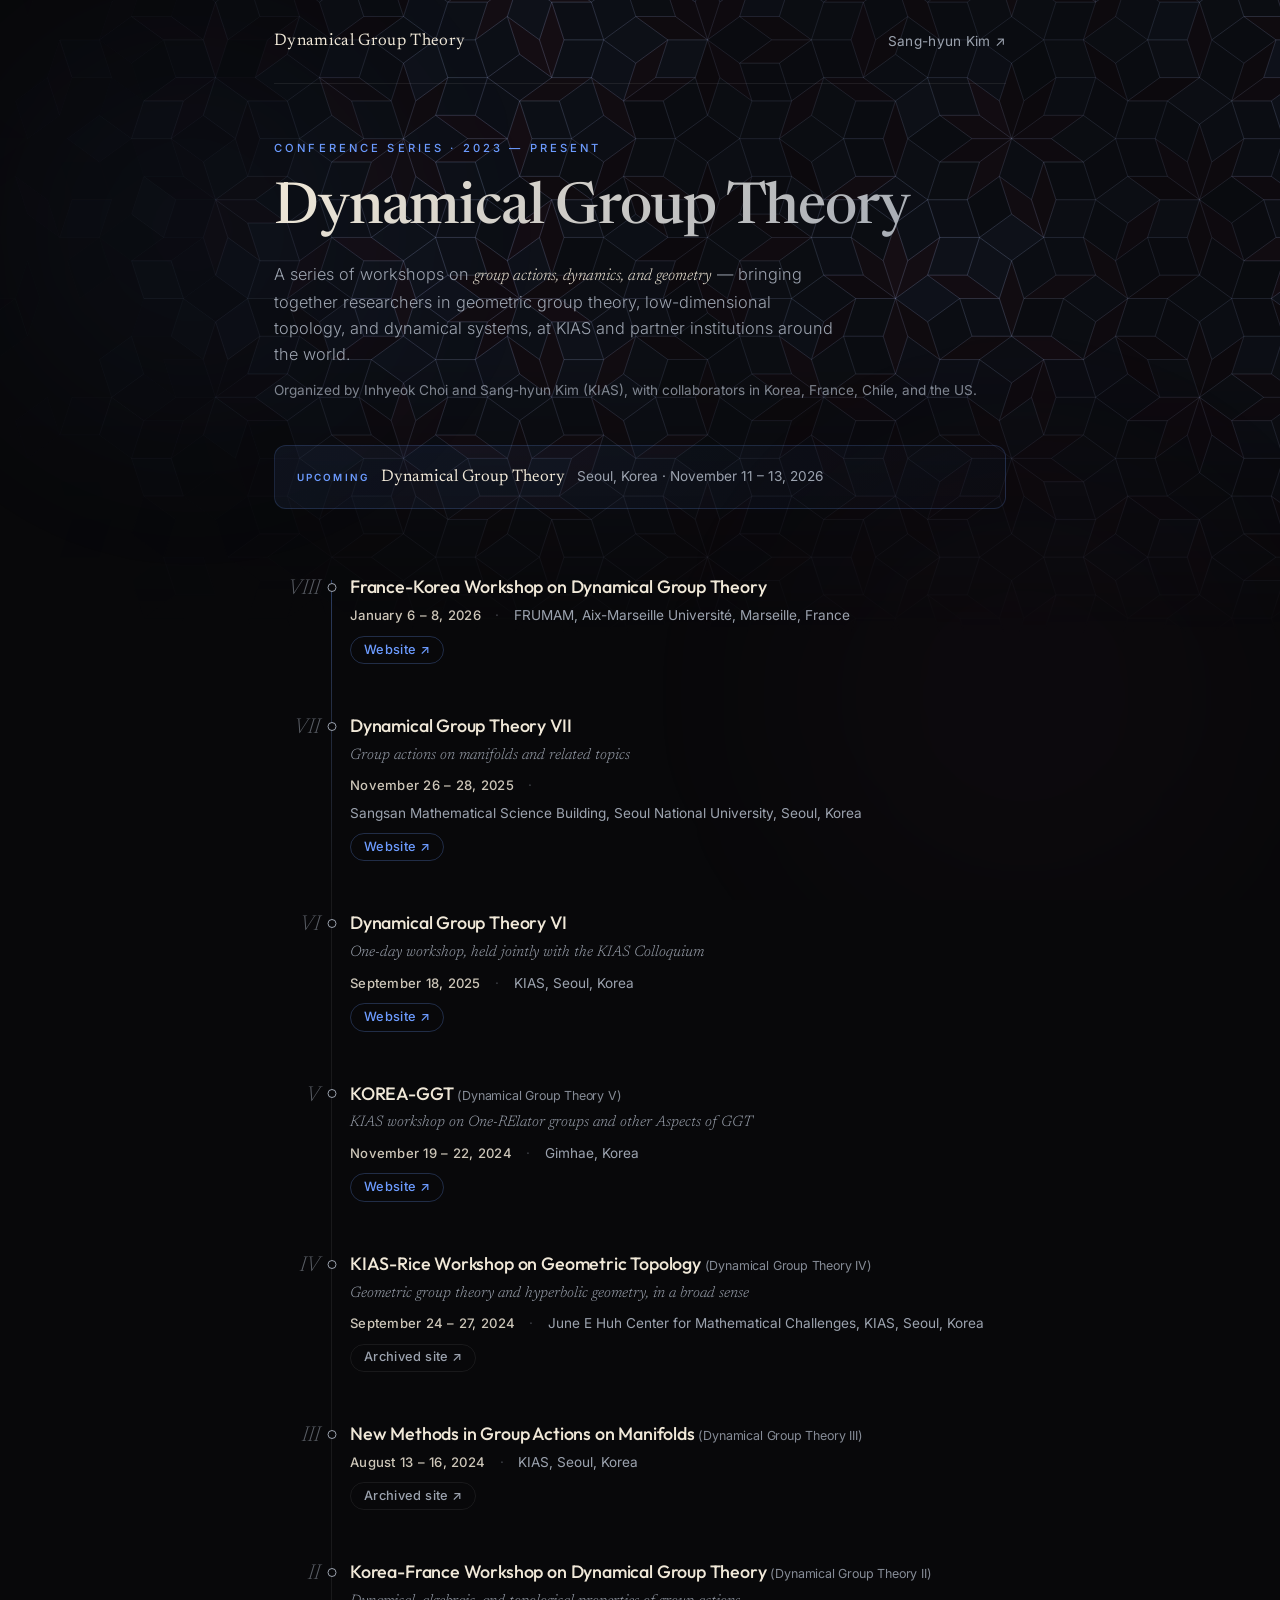
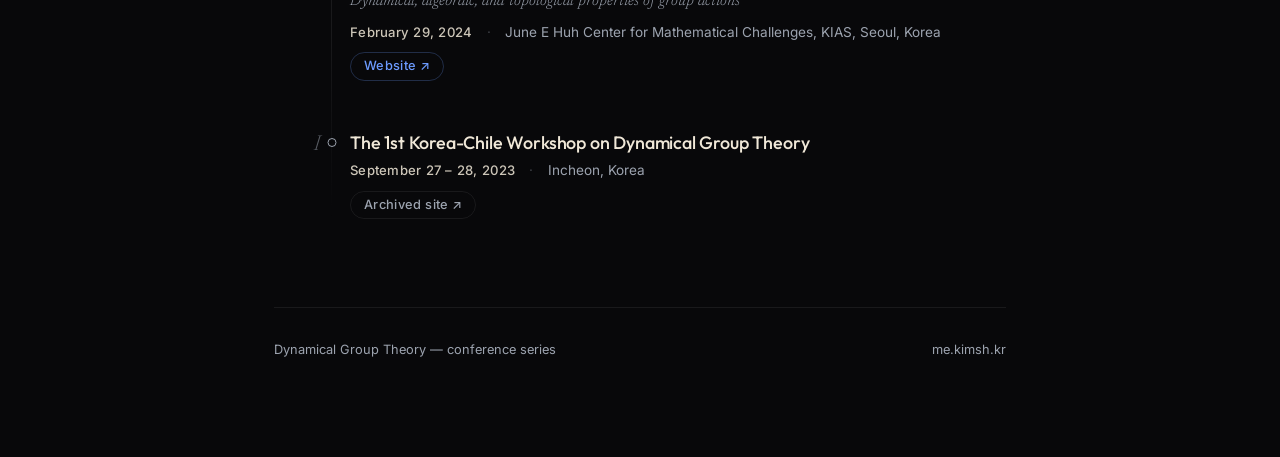
==== index.html @ afb44b2a "feat: Penrose P3 hero animation via de Bruijn pentagrid Exact two-shape rhombus tiling (72/108 thick" ====
<!DOCTYPE html>
<html lang="en">

<head>
    <meta charset="UTF-8">
    <meta name="viewport" content="width=device-width, initial-scale=1.0">
    <title>Dynamical Group Theory</title>
    <meta name="description"
        content="Dynamical Group Theory — a conference series on group actions, dynamics, and geometric group theory, organized at KIAS and partner institutions since 2023.">
    <link rel="preconnect" href="https://fonts.googleapis.com">
    <link href="https://fonts.googleapis.com/css2?family=Newsreader:ital,wght@0,300;0,400;0,500;0,600;1,300;1,400&family=Inter:wght@300;400;500;600&family=Outfit:wght@400;500;600&display=swap"
        rel="stylesheet">
    <style>
        :root {
            --bg-color: #08080a;
            --bg-color-alt: #0e0e12;
            --text-main: #f0e8d8;
            --text-muted: #9ca3af;
            --accent: #6C9BFF;
            --accent-glow: rgba(108, 155, 255, 0.4);
            --border-color: rgba(255, 255, 255, 0.07);
            --card-bg: rgba(14, 14, 18, 0.7);
            --font-sans: 'Inter', system-ui, -apple-system, sans-serif;
            --font-display: 'Outfit', system-ui, sans-serif;
            --font-serif: 'Newsreader', Georgia, serif;
        }

        * {
            margin: 0;
            padding: 0;
            box-sizing: border-box;
        }

        body {
            font-family: var(--font-sans);
            background-color: var(--bg-color);
            color: var(--text-main);
            line-height: 1.6;
            -webkit-font-smoothing: antialiased;
            min-height: 100vh;
            overflow-x: hidden;
        }

        .bg-blobs {
            position: fixed;
            inset: 0;
            z-index: -1;
            overflow: hidden;
            pointer-events: none;
        }

        .blob {
            position: absolute;
            filter: blur(80px);
            opacity: 0.5;
            border-radius: 50%;
            animation: float 20s infinite ease-in-out alternate;
        }

        .blob-1 {
            top: -10%;
            left: -10%;
            width: 50vw;
            height: 50vw;
            background: radial-gradient(circle, rgba(108, 155, 255, 0.1) 0%, rgba(0, 0, 0, 0) 70%);
        }

        .blob-2 {
            bottom: -20%;
            right: -10%;
            width: 60vw;
            height: 60vw;
            background: radial-gradient(circle, rgba(255, 121, 198, 0.06) 0%, rgba(0, 0, 0, 0) 70%);
            animation-delay: -5s;
        }

        /* ── Penrose tiling hero canvas ──────────── */
        #penrose {
            position: absolute;
            top: 0;
            left: 0;
            width: 100%;
            height: clamp(440px, 72vh, 700px);
            z-index: -1;
            pointer-events: none;
            -webkit-mask-image: linear-gradient(to bottom, black 0%, black 55%, transparent 98%);
            mask-image: linear-gradient(to bottom, black 0%, black 55%, transparent 98%);
        }

        @keyframes float {
            0% { transform: translate(0, 0) scale(1); }
            100% { transform: translate(5%, 5%) scale(1.1); }
        }

        .container {
            max-width: 780px;
            margin: 0 auto;
            padding: 0 1.5rem 6rem;
        }

        /* ── Top bar ─────────────────────────────── */
        .topbar {
            display: flex;
            justify-content: space-between;
            align-items: center;
            padding: 1.75rem 0;
            margin-bottom: 3.5rem;
            border-bottom: 1px solid var(--border-color);
        }

        .topbar a {
            text-decoration: none;
            font-size: 0.85rem;
            letter-spacing: 0.02em;
            color: var(--text-muted);
            transition: color 0.25s ease;
        }

        .topbar a:hover {
            color: var(--accent);
        }

        .topbar .wordmark {
            font-family: var(--font-serif);
            font-size: 1.05rem;
            color: var(--text-main);
        }

        .topbar .wordmark:hover {
            color: var(--accent);
        }

        /* ── Hero ────────────────────────────────── */
        .kicker {
            font-size: 0.7rem;
            font-weight: 500;
            letter-spacing: 0.28em;
            text-transform: uppercase;
            color: var(--accent);
            margin-bottom: 1.25rem;
        }

        h1 {
            font-family: var(--font-serif);
            font-weight: 500;
            font-size: clamp(2.4rem, 6.5vw, 3.6rem);
            line-height: 1.1;
            letter-spacing: -0.02em;
            background: linear-gradient(135deg, #f0e8d8 0%, #9ca3af 100%);
            -webkit-background-clip: text;
            background-clip: text;
            -webkit-text-fill-color: transparent;
            margin-bottom: 1.25rem;
        }

        .lede {
            font-size: 1.02rem;
            font-weight: 300;
            color: var(--text-muted);
            max-width: 56ch;
            margin-bottom: 0.75rem;
        }

        .lede em {
            font-family: var(--font-serif);
            color: var(--text-main);
        }

        .organizer {
            font-size: 0.85rem;
            color: var(--text-muted);
            opacity: 0.8;
        }

        /* ── Upcoming note ───────────────────────── */
        .upcoming {
            display: flex;
            align-items: baseline;
            gap: 0.75rem;
            flex-wrap: wrap;
            margin: 2.75rem 0 0;
            padding: 1.1rem 1.35rem;
            background: linear-gradient(135deg, rgba(108, 155, 255, 0.07), rgba(108, 155, 255, 0.02));
            border: 1px solid rgba(108, 155, 255, 0.18);
            border-radius: 12px;
        }

        .upcoming .badge {
            font-size: 0.62rem;
            font-weight: 600;
            letter-spacing: 0.22em;
            text-transform: uppercase;
            color: var(--accent);
            white-space: nowrap;
        }

        .upcoming .what {
            font-family: var(--font-serif);
            font-size: 1.05rem;
            color: var(--text-main);
        }

        .upcoming .when {
            font-size: 0.85rem;
            color: var(--text-muted);
        }

        /* ── Timeline ────────────────────────────── */
        .timeline {
            list-style: none;
            margin-top: 4rem;
            position: relative;
            padding-left: 4.75rem;
        }

        .timeline::before {
            content: '';
            position: absolute;
            left: 3.55rem;
            top: 0.4rem;
            bottom: 0.4rem;
            width: 1px;
            background: linear-gradient(to bottom, rgba(108, 155, 255, 0.35), var(--border-color) 25%, var(--border-color) 85%, transparent);
        }

        .event {
            position: relative;
            padding: 0 0 3rem;
        }

        .event:last-child {
            padding-bottom: 0.5rem;
        }

        .event::before {
            content: '';
            position: absolute;
            left: -1.2rem;
            top: 0.62rem;
            transform: translateX(-0.5px);
            width: 7px;
            height: 7px;
            margin-left: -3px;
            border-radius: 50%;
            background: var(--bg-color);
            border: 1.5px solid var(--text-muted);
            transition: border-color 0.3s ease, box-shadow 0.3s ease;
        }

        .event:hover::before {
            border-color: var(--accent);
            box-shadow: 0 0 12px var(--accent-glow);
        }

        .roman {
            position: absolute;
            left: -4.75rem;
            top: 0;
            width: 2.9rem;
            text-align: right;
            font-family: var(--font-serif);
            font-style: italic;
            font-weight: 300;
            font-size: 1.35rem;
            line-height: 1.5;
            color: var(--text-muted);
            opacity: 0.55;
            transition: color 0.3s ease, opacity 0.3s ease;
        }

        .event:hover .roman {
            color: var(--accent);
            opacity: 1;
        }

        .event-name {
            font-family: var(--font-display);
            font-weight: 500;
            font-size: 1.12rem;
            letter-spacing: -0.01em;
            color: var(--text-main);
            margin-bottom: 0.2rem;
        }

        .event-name .series-tag {
            font-family: var(--font-sans);
            font-weight: 400;
            font-size: 0.78rem;
            color: var(--text-muted);
            opacity: 0.85;
            white-space: nowrap;
        }

        .event-theme {
            font-family: var(--font-serif);
            font-style: italic;
            font-weight: 300;
            font-size: 0.95rem;
            color: var(--text-muted);
            margin-bottom: 0.45rem;
            max-width: 52ch;
        }

        .event-meta {
            font-size: 0.85rem;
            color: var(--text-muted);
            display: flex;
            align-items: baseline;
            flex-wrap: wrap;
            gap: 0.35rem 0.9rem;
        }

        .event-meta .date {
            color: var(--text-main);
            opacity: 0.85;
            font-weight: 500;
            font-size: 0.82rem;
            letter-spacing: 0.02em;
        }

        .event-meta .sep {
            opacity: 0.35;
        }

        .event-link {
            display: inline-block;
            margin-top: 0.55rem;
            font-size: 0.8rem;
            font-weight: 500;
            letter-spacing: 0.03em;
            color: var(--accent);
            text-decoration: none;
            border: 1px solid rgba(108, 155, 255, 0.25);
            border-radius: 999px;
            padding: 0.18rem 0.8rem;
            transition: background 0.25s ease, box-shadow 0.25s ease, border-color 0.25s ease;
        }

        .event-link:hover {
            background: rgba(108, 155, 255, 0.1);
            border-color: rgba(108, 155, 255, 0.5);
            box-shadow: 0 0 16px rgba(108, 155, 255, 0.15);
        }

        .event-link.archived {
            color: var(--text-muted);
            border-color: var(--border-color);
        }

        .event-link.archived:hover {
            color: var(--text-main);
            background: rgba(255, 255, 255, 0.04);
            border-color: rgba(255, 255, 255, 0.18);
            box-shadow: none;
        }

        /* ── Footer ──────────────────────────────── */
        footer {
            margin-top: 5rem;
            padding-top: 2rem;
            border-top: 1px solid var(--border-color);
            font-size: 0.8rem;
            color: var(--text-muted);
            display: flex;
            justify-content: space-between;
            flex-wrap: wrap;
            gap: 0.5rem;
        }

        footer a {
            color: var(--text-muted);
            text-decoration: none;
            transition: color 0.25s ease;
        }

        footer a:hover {
            color: var(--accent);
        }

        /* ── Reveal animation ────────────────────────────────────────────────
           Items are visible by default; the script adds .pending only when
           IntersectionObserver is available, so content can never be lost. */
        .reveal {
            transition: opacity 0.7s ease, transform 0.7s ease;
        }

        .reveal.pending {
            opacity: 0;
            transform: translateY(18px);
        }

        @media (max-width: 600px) {
            .timeline {
                padding-left: 3.4rem;
            }

            .timeline::before {
                left: 2.4rem;
            }

            .roman {
                left: -3.4rem;
                width: 1.8rem;
                font-size: 1.1rem;
            }

            .event::before {
                left: -1rem;
            }
        }
    </style>
</head>

<body>
    <div class="bg-blobs">
        <div class="blob blob-1"></div>
        <div class="blob blob-2"></div>
    </div>
    <canvas id="penrose" aria-hidden="true"></canvas>

    <div class="container">
        <nav class="topbar">
            <a href="/" class="wordmark">Dynamical Group Theory</a>
            <a href="https://me.kimsh.kr/" target="_blank" rel="noopener">Sang-hyun Kim ↗</a>
        </nav>

        <header>
            <p class="kicker">Conference Series · 2023 — Present</p>
            <h1>Dynamical Group Theory</h1>
            <p class="lede">A series of workshops on <em>group actions, dynamics, and geometry</em> —
                bringing together researchers in geometric group theory, low-dimensional topology, and
                dynamical systems, at KIAS and partner institutions around the world.</p>
            <p class="organizer">Organized by Inhyeok Choi and Sang-hyun Kim (KIAS), with collaborators in Korea, France, Chile, and the US.</p>

            <div class="upcoming">
                <span class="badge">Upcoming</span>
                <span class="what">Dynamical Group Theory</span>
                <span class="when">Seoul, Korea · November 11 – 13, 2026</span>
            </div>
        </header>

        <ol class="timeline">
            <li class="event reveal">
                <span class="roman">VIII</span>
                <p class="event-name">France-Korea Workshop on Dynamical Group Theory</p>
                <p class="event-meta">
                    <span class="date">January 6 – 8, 2026</span>
                    <span class="sep">·</span>
                    <span>FRUMAM, Aix-Marseille Université, Marseille, France</span>
                </p>
                <a class="event-link" href="https://mtriestino.perso.math.cnrs.fr/FrKoDGT.html" target="_blank"
                    rel="noopener">Website ↗</a>
            </li>

            <li class="event reveal">
                <span class="roman">VII</span>
                <p class="event-name">Dynamical Group Theory VII</p>
                <p class="event-theme">Group actions on manifolds and related topics</p>
                <p class="event-meta">
                    <span class="date">November 26 – 28, 2025</span>
                    <span class="sep">·</span>
                    <span>Sangsan Mathematical Science Building, Seoul National University, Seoul, Korea</span>
                </p>
                <a class="event-link" href="https://sites.google.com/view/dgtvii" target="_blank"
                    rel="noopener">Website ↗</a>
            </li>

            <li class="event reveal">
                <span class="roman">VI</span>
                <p class="event-name">Dynamical Group Theory VI</p>
                <p class="event-theme">One-day workshop, held jointly with the KIAS Colloquium</p>
                <p class="event-meta">
                    <span class="date">September 18, 2025</span>
                    <span class="sep">·</span>
                    <span>KIAS, Seoul, Korea</span>
                </p>
                <a class="event-link" href="https://sites.google.com/view/dgt6" target="_blank"
                    rel="noopener">Website ↗</a>
            </li>

            <li class="event reveal">
                <span class="roman">V</span>
                <p class="event-name">KOREA-GGT <span class="series-tag">(Dynamical Group Theory V)</span></p>
                <p class="event-theme">KIAS workshop on One-RElator groups and other Aspects of GGT</p>
                <p class="event-meta">
                    <span class="date">November 19 – 22, 2024</span>
                    <span class="sep">·</span>
                    <span>Gimhae, Korea</span>
                </p>
                <a class="event-link" href="https://sites.google.com/view/dgt5" target="_blank"
                    rel="noopener">Website ↗</a>
            </li>

            <li class="event reveal">
                <span class="roman">IV</span>
                <p class="event-name">KIAS-Rice Workshop on Geometric Topology <span class="series-tag">(Dynamical
                        Group Theory IV)</span></p>
                <p class="event-theme">Geometric group theory and hyperbolic geometry, in a broad sense</p>
                <p class="event-meta">
                    <span class="date">September 24 – 27, 2024</span>
                    <span class="sep">·</span>
                    <span>June E Huh Center for Mathematical Challenges, KIAS, Seoul, Korea</span>
                </p>
                <a class="event-link archived"
                    href="https://web.archive.org/web/20241013105014/https://sites.google.com/view/dgt4-kias"
                    target="_blank" rel="noopener">Archived site ↗</a>
            </li>

            <li class="event reveal">
                <span class="roman">III</span>
                <p class="event-name">New Methods in Group Actions on Manifolds <span class="series-tag">(Dynamical
                        Group Theory III)</span></p>
                <p class="event-meta">
                    <span class="date">August 13 – 16, 2024</span>
                    <span class="sep">·</span>
                    <span>KIAS, Seoul, Korea</span>
                </p>
                <a class="event-link archived"
                    href="https://web.archive.org/web/20241004232423/https://sites.google.com/view/dgt3-kias"
                    target="_blank" rel="noopener">Archived site ↗</a>
            </li>

            <li class="event reveal">
                <span class="roman">II</span>
                <p class="event-name">Korea-France Workshop on Dynamical Group Theory <span
                        class="series-tag">(Dynamical Group Theory II)</span></p>
                <p class="event-theme">Dynamical, algebraic, and topological properties of group actions</p>
                <p class="event-meta">
                    <span class="date">February 29, 2024</span>
                    <span class="sep">·</span>
                    <span>June E Huh Center for Mathematical Challenges, KIAS, Seoul, Korea</span>
                </p>
                <a class="event-link" href="https://events.kias.re.kr/h/KRdgt/" target="_blank"
                    rel="noopener">Website ↗</a>
            </li>

            <li class="event reveal">
                <span class="roman">I</span>
                <p class="event-name">The 1st Korea-Chile Workshop on Dynamical Group Theory</p>
                <p class="event-meta">
                    <span class="date">September 27 – 28, 2023</span>
                    <span class="sep">·</span>
                    <span>Incheon, Korea</span>
                </p>
                <a class="event-link archived"
                    href="https://web.archive.org/web/20240111130228/https://dgt.cayley.kr/" target="_blank"
                    rel="noopener">Archived site ↗</a>
            </li>
        </ol>

        <footer>
            <span>Dynamical Group Theory — conference series</span>
            <a href="https://me.kimsh.kr/" target="_blank" rel="noopener">me.kimsh.kr</a>
        </footer>
    </div>

    <script>
        /* ── Penrose P3 hero — de Bruijn pentagrid ─────────────────────────
           Exactly two tile shapes: thick rhombus (72°/108°, blue) and thin
           rhombus (36°/144°, rose). Slow circular pan + breathing shimmer.
           Static frame when prefers-reduced-motion (or #static, for tests). */
        (function () {
            const canvas = document.getElementById('penrose');
            if (!canvas || !canvas.getContext) return;
            const ctx = canvas.getContext('2d');
            const REDUCED = matchMedia('(prefers-reduced-motion: reduce)').matches
                || location.hash === '#static';
            const TAU = Math.PI * 2;
            const GAMMA = [0, 1, 2, 3, 4].map(j => ((0.13 + 0.618034 * j) % 1) - 0.5);
            const E = [0, 1, 2, 3, 4].map(j => [Math.cos(TAU * j / 5), Math.sin(TAU * j / 5)]);
            const PAN_R = 70, PAN_T = 150;          // px, seconds per revolution
            let tiles = [], W = 0, H = 0, maxDist = 1, raf = 0, visible = true;
            const mouse = { x: -1e4, y: -1e4 };

            function generate() {
                const dpr = Math.min(devicePixelRatio || 1, 2);
                W = canvas.clientWidth; H = canvas.clientHeight;
                canvas.width = W * dpr; canvas.height = H * dpr;
                ctx.setTransform(dpr, 0, 0, dpr, 0, 0);
                const edge = Math.max(30, Math.min(46, W * 0.031));
                const cx = W * 0.74, cy = H * 0.40;
                const reach = Math.hypot(Math.max(cx, W - cx), Math.max(cy, H - cy)) + PAN_R;
                const R = Math.ceil(reach / edge) + 2;
                tiles = []; maxDist = 1;
                for (let j = 0; j < 4; j++) for (let l = j + 1; l < 5; l++) {
                    const [ej, el] = [E[j], E[l]];
                    const det = ej[0] * el[1] - ej[1] * el[0];
                    for (let kj = -R; kj <= R; kj++) for (let kl = -R; kl <= R; kl++) {
                        const a = kj - GAMMA[j], b = kl - GAMMA[l];
                        const px = (a * el[1] - b * ej[1]) / det;
                        const py = (b * ej[0] - a * el[0]) / det;
                        if (px * px + py * py > (R - 1.5) * (R - 1.5)) continue;
                        const K = [];
                        for (let m = 0; m < 5; m++)
                            K[m] = m === j ? kj : m === l ? kl
                                : Math.ceil(px * E[m][0] + py * E[m][1] + GAMMA[m]);
                        const verts = [[0, 0], [1, 0], [1, 1], [0, 1]].map(([dj, dl]) => {
                            let x = 0, y = 0;
                            for (let m = 0; m < 5; m++) {
                                const k = m === j ? kj + dj : m === l ? kl + dl : K[m];
                                x += k * E[m][0]; y += k * E[m][1];
                            }
                            return [cx + x * edge, cy + y * edge];
                        });
                        const tx = (verts[0][0] + verts[2][0]) / 2, ty = (verts[0][1] + verts[2][1]) / 2;
                        if (tx < -80 || tx > W + 80 || ty < -80 || ty > H + 80) continue;
                        const path = new Path2D();
                        path.moveTo(verts[0][0], verts[0][1]);
                        for (let i = 1; i < 4; i++) path.lineTo(verts[i][0], verts[i][1]);
                        path.closePath();
                        const d = Math.hypot(tx - cx, ty - cy);
                        maxDist = Math.max(maxDist, d);
                        tiles.push({
                            path, x: tx, y: ty, d,
                            thick: (l - j === 1 || l - j === 4),
                            v: 0.75 + Math.random() * 0.5,      // per-tile brightness
                            rnd: Math.random()
                        });
                    }
                }
            }

            function draw(tSec) {
                ctx.clearRect(0, 0, W, H);
                const panA = TAU * tSec / PAN_T;
                const ox = REDUCED ? 0 : Math.cos(panA) * PAN_R * 0.5 - Math.cos(panA * 2) * PAN_R * 0.5;
                const oy = REDUCED ? 0 : Math.sin(panA) * PAN_R * 0.35;
                ctx.save();
                ctx.translate(ox, oy);
                for (const t of tiles) {
                    const born = REDUCED ? 1
                        : Math.max(0, Math.min(1, (tSec - (t.d / maxDist) * 1.7 - t.rnd * 0.35) * 2));
                    if (born === 0) continue;
                    const breath = REDUCED ? 1
                        : 0.8 + 0.25 * Math.sin(tSec * 0.35 - t.d * 0.012 + t.rnd * 1.5);
                    const mx = t.x + ox - mouse.x, my = t.y + oy - mouse.y;
                    const md2 = mx * mx + my * my;
                    const glow = md2 < 14400 ? (1 - md2 / 14400) : 0;   // 120px radius
                    const fillA = (t.thick ? 0.055 : 0.042) * t.v * breath * born + glow * 0.05;
                    ctx.fillStyle = t.thick
                        ? `rgba(108,155,255,${fillA})`
                        : `rgba(255,121,198,${fillA})`;
                    ctx.fill(t.path);
                    ctx.strokeStyle = `rgba(185,200,255,${(0.10 * born * breath + glow * 0.25).toFixed(3)})`;
                    ctx.lineWidth = 1;
                    ctx.stroke(t.path);
                }
                ctx.restore();
            }

            const t0 = performance.now();
            let lastFrame = 0;
            function loop(now) {
                raf = requestAnimationFrame(loop);
                if (now - lastFrame < 33 || !visible) return;   // ~30 fps
                lastFrame = now;
                draw((now - t0) / 1000);
            }

            generate();
            if (REDUCED) { draw(1e4); return; }
            raf = requestAnimationFrame(loop);
            document.addEventListener('visibilitychange', () => { visible = !document.hidden; });
            new IntersectionObserver(en => { visible = en[0].isIntersecting && !document.hidden; })
                .observe(canvas);
            if (matchMedia('(pointer: fine)').matches)
                addEventListener('pointermove', e => {
                    const r = canvas.getBoundingClientRect();
                    mouse.x = e.clientX - r.left; mouse.y = e.clientY - r.top;
                }, { passive: true });
            let rt;
            addEventListener('resize', () => { clearTimeout(rt); rt = setTimeout(generate, 200); });
        })();

        if ('IntersectionObserver' in window && window.innerHeight > 0) {
            const observer = new IntersectionObserver((entries) => {
                entries.forEach((entry) => {
                    if (entry.isIntersecting) {
                        entry.target.classList.remove('pending');
                        observer.unobserve(entry.target);
                    }
                });
            }, { threshold: 0.15 });
            document.querySelectorAll('.timeline .reveal').forEach((el) => {
                if (el.getBoundingClientRect().top > window.innerHeight) {
                    el.classList.add('pending');
                    observer.observe(el);
                }
            });
        }
    </script>
</body>

</html>
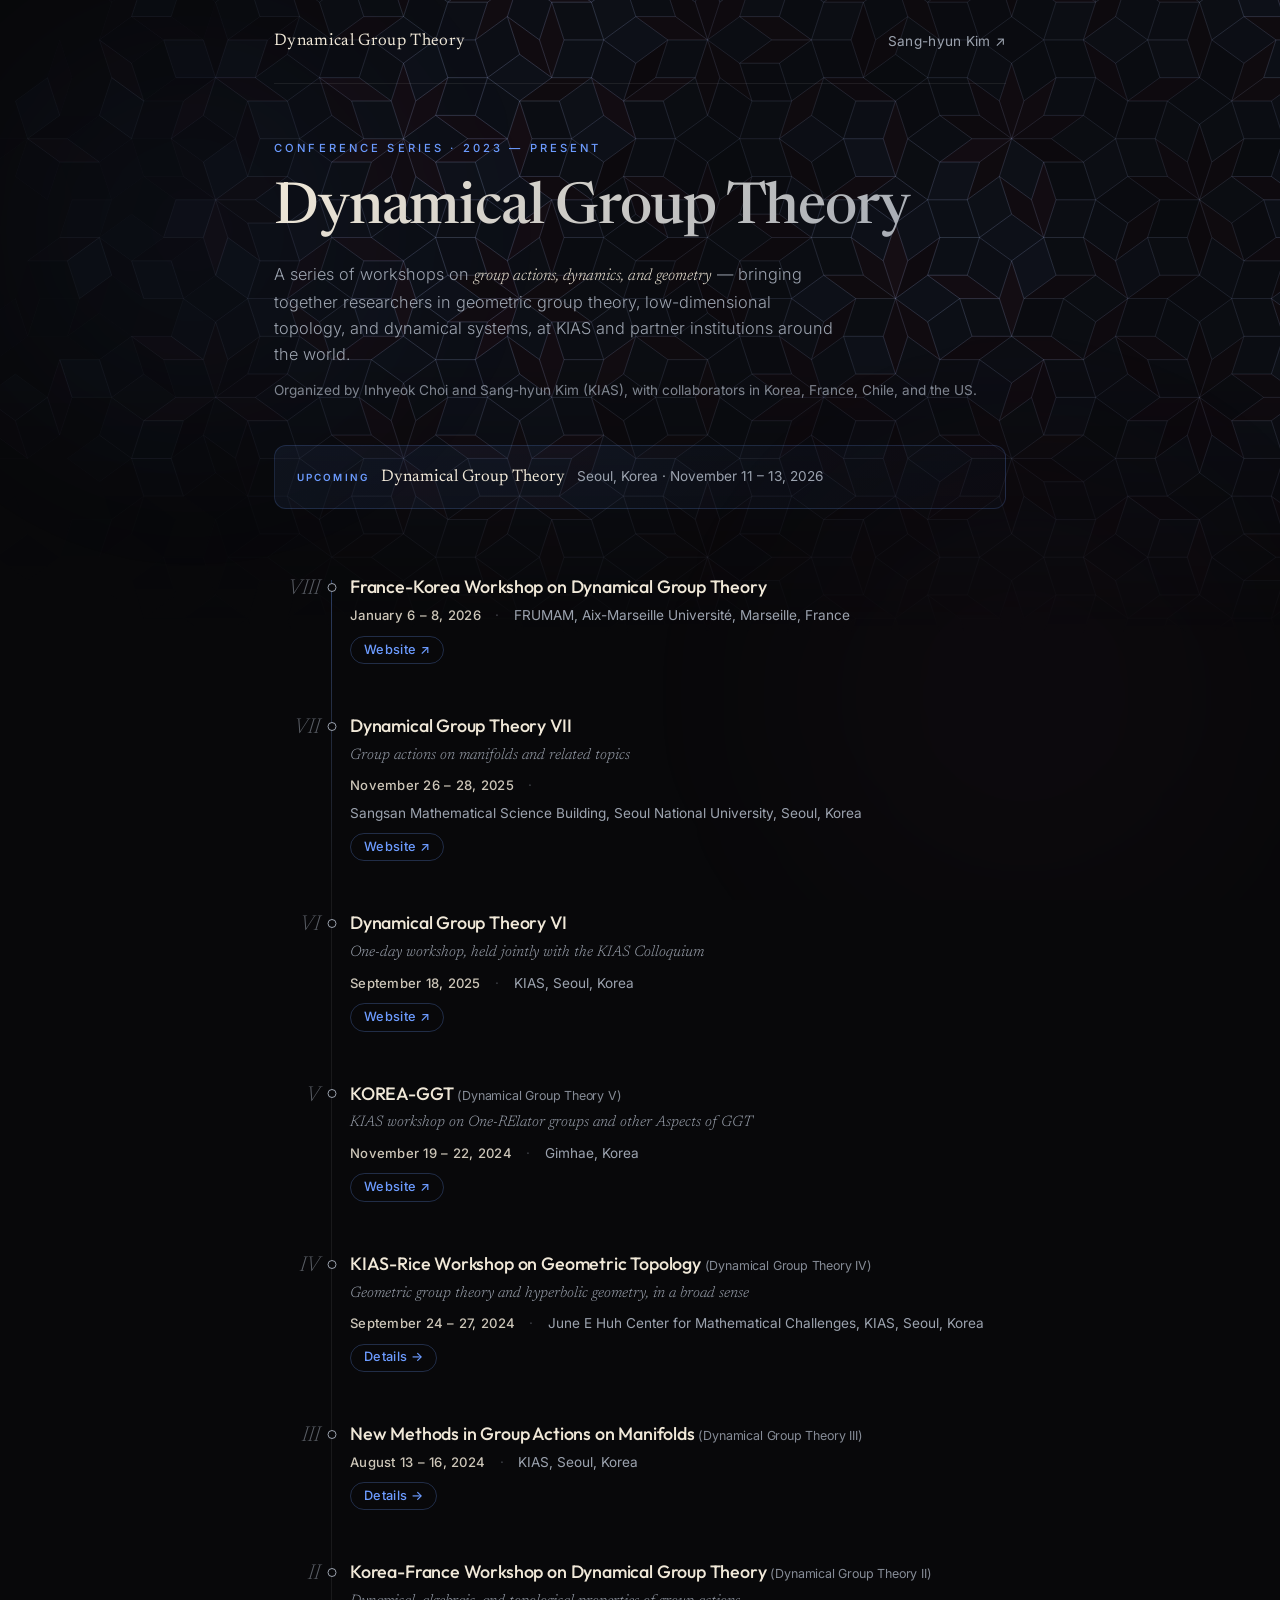
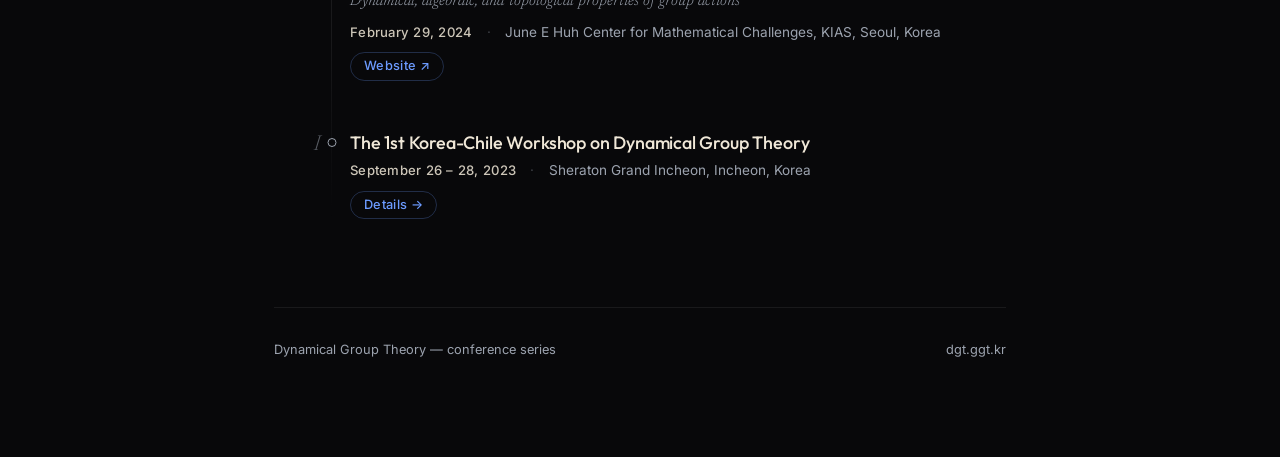
==== commit bbe8a820: "feat: dedicated pages for DGT I, III, IV; footer shows dgt.ggt.kr Editions whose original sites are " ====
--- a/index.html
+++ b/index.html
@@ -501,9 +501,7 @@
                     <span class="sep">·</span>
                     <span>June E Huh Center for Mathematical Challenges, KIAS, Seoul, Korea</span>
                 </p>
-                <a class="event-link archived"
-                    href="https://web.archive.org/web/20241013105014/https://sites.google.com/view/dgt4-kias"
-                    target="_blank" rel="noopener">Archived site ↗</a>
+                <a class="event-link" href="dgt4/">Details →</a>
             </li>
 
             <li class="event reveal">
@@ -515,9 +513,7 @@
                     <span class="sep">·</span>
                     <span>KIAS, Seoul, Korea</span>
                 </p>
-                <a class="event-link archived"
-                    href="https://web.archive.org/web/20241004232423/https://sites.google.com/view/dgt3-kias"
-                    target="_blank" rel="noopener">Archived site ↗</a>
+                <a class="event-link" href="dgt3/">Details →</a>
             </li>
 
             <li class="event reveal">
@@ -538,19 +534,17 @@
                 <span class="roman">I</span>
                 <p class="event-name">The 1st Korea-Chile Workshop on Dynamical Group Theory</p>
                 <p class="event-meta">
-                    <span class="date">September 27 – 28, 2023</span>
-                    <span class="sep">·</span>
-                    <span>Incheon, Korea</span>
-                </p>
-                <a class="event-link archived"
-                    href="https://web.archive.org/web/20240111130228/https://dgt.cayley.kr/" target="_blank"
-                    rel="noopener">Archived site ↗</a>
+                    <span class="date">September 26 – 28, 2023</span>
+                    <span class="sep">·</span>
+                    <span>Sheraton Grand Incheon, Incheon, Korea</span>
+                </p>
+                <a class="event-link" href="dgt1/">Details →</a>
             </li>
         </ol>
 
         <footer>
             <span>Dynamical Group Theory — conference series</span>
-            <a href="https://me.kimsh.kr/" target="_blank" rel="noopener">me.kimsh.kr</a>
+            <a href="/">dgt.ggt.kr</a>
         </footer>
     </div>
 
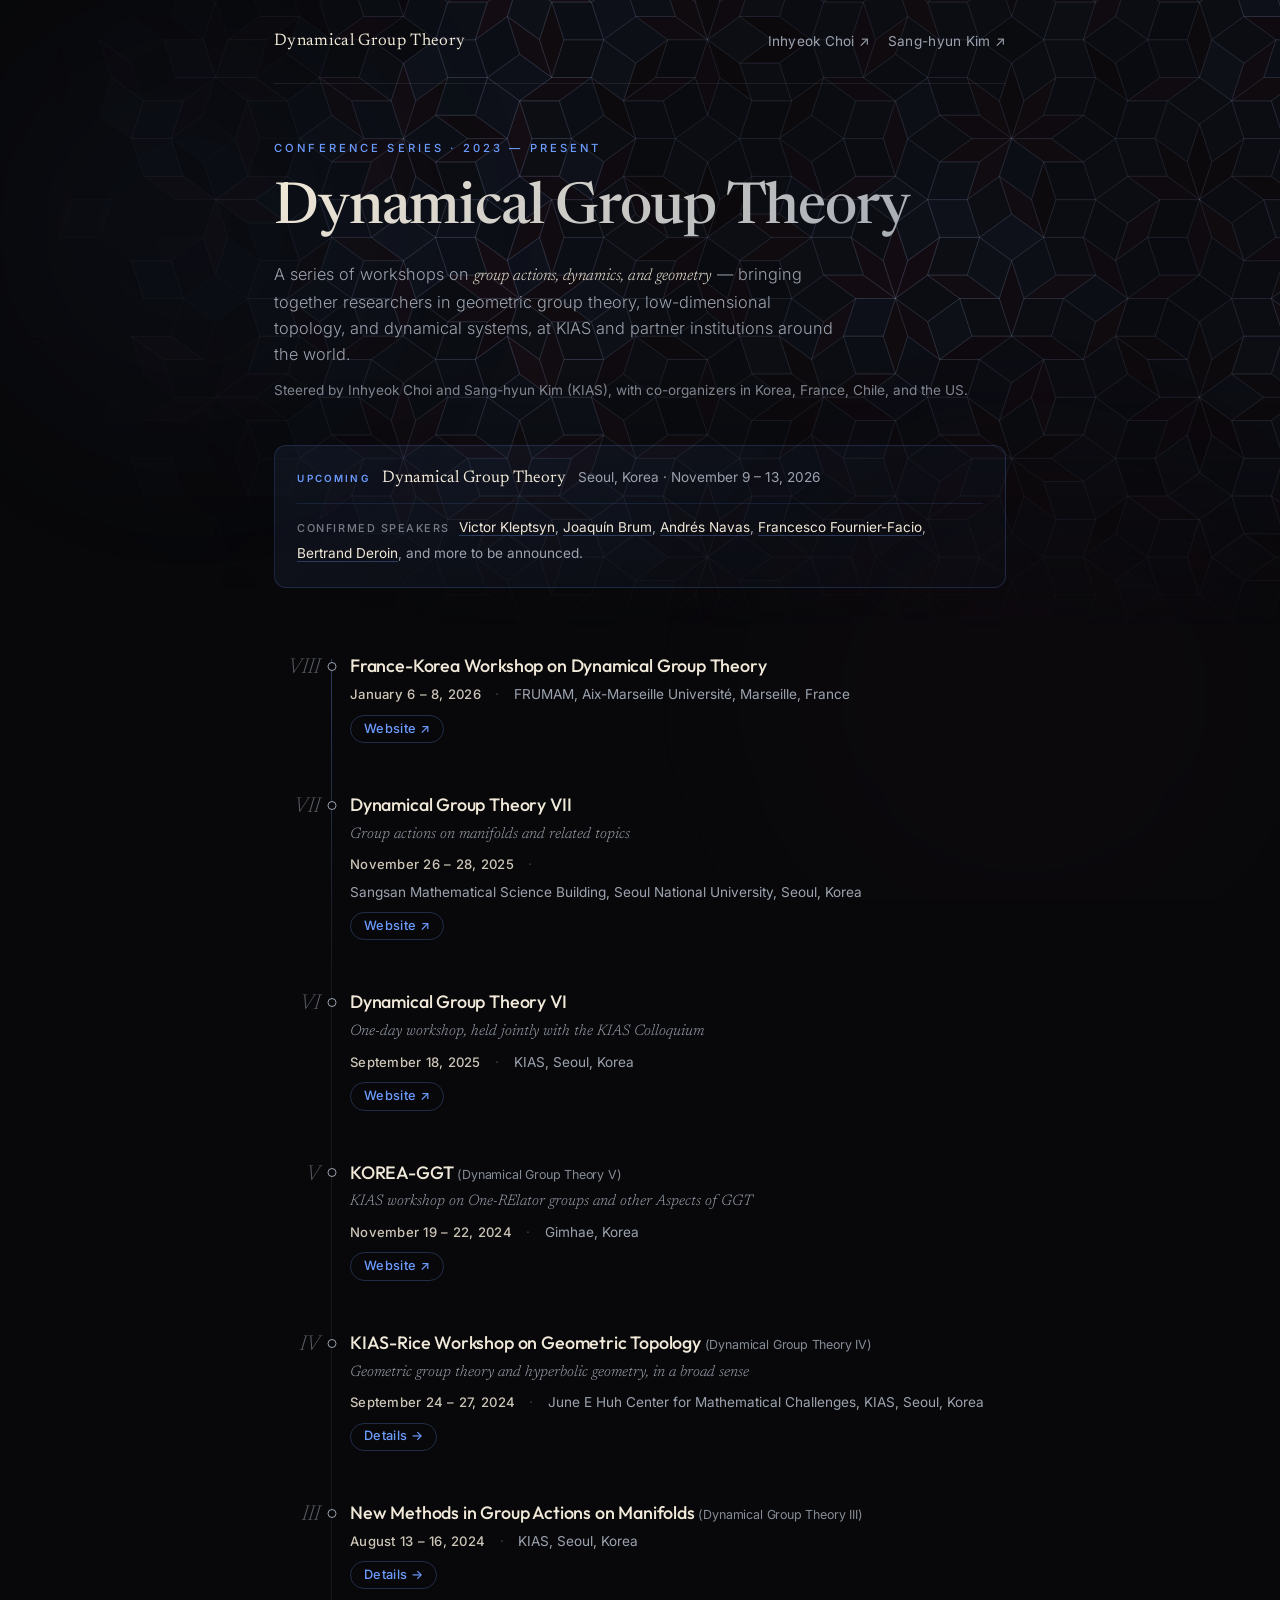
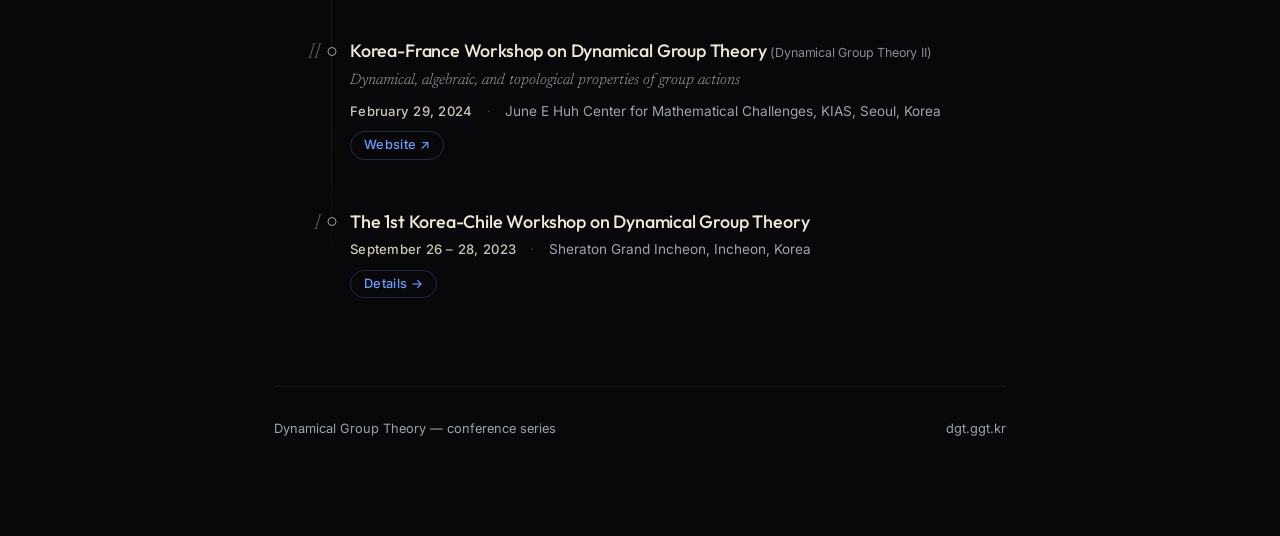
==== commit c0ad73a7: "feat: 2026 edition details, speaker links, and Inhyeok Choi in the top bar - Upcoming banner: Novemb" ====
--- a/index.html
+++ b/index.html
@@ -130,6 +130,13 @@
             color: var(--accent);
         }
 
+        .organizers-links {
+            display: flex;
+            flex-wrap: wrap;
+            justify-content: flex-end;
+            gap: 0.35rem 1.1rem;
+        }
+
         /* ── Hero ────────────────────────────────── */
         .kicker {
             font-size: 0.7rem;
@@ -174,15 +181,18 @@
 
         /* ── Upcoming note ───────────────────────── */
         .upcoming {
+            margin: 2.75rem 0 0;
+            padding: 1.15rem 1.4rem 1.3rem;
+            background: linear-gradient(135deg, rgba(108, 155, 255, 0.07), rgba(108, 155, 255, 0.02));
+            border: 1px solid rgba(108, 155, 255, 0.18);
+            border-radius: 12px;
+        }
+
+        .upcoming .headline {
             display: flex;
             align-items: baseline;
             gap: 0.75rem;
             flex-wrap: wrap;
-            margin: 2.75rem 0 0;
-            padding: 1.1rem 1.35rem;
-            background: linear-gradient(135deg, rgba(108, 155, 255, 0.07), rgba(108, 155, 255, 0.02));
-            border: 1px solid rgba(108, 155, 255, 0.18);
-            border-radius: 12px;
         }
 
         .upcoming .badge {
@@ -203,6 +213,37 @@
         .upcoming .when {
             font-size: 0.85rem;
             color: var(--text-muted);
+        }
+
+        .upcoming .speakers-line {
+            margin-top: 0.7rem;
+            padding-top: 0.7rem;
+            border-top: 1px solid rgba(108, 155, 255, 0.12);
+            font-size: 0.85rem;
+            color: var(--text-muted);
+            line-height: 1.9;
+        }
+
+        .upcoming .speakers-line .label {
+            font-size: 0.68rem;
+            font-weight: 500;
+            letter-spacing: 0.14em;
+            text-transform: uppercase;
+            color: var(--text-muted);
+            opacity: 0.75;
+            margin-right: 0.35rem;
+        }
+
+        .upcoming .speakers-line a {
+            color: var(--text-main);
+            text-decoration: none;
+            border-bottom: 1px solid rgba(108, 155, 255, 0.3);
+            transition: color 0.2s ease, border-color 0.2s ease;
+        }
+
+        .upcoming .speakers-line a:hover {
+            color: var(--accent);
+            border-color: var(--accent);
         }
 
         /* ── Timeline ────────────────────────────── */
@@ -421,7 +462,10 @@
     <div class="container">
         <nav class="topbar">
             <a href="/" class="wordmark">Dynamical Group Theory</a>
-            <a href="https://me.kimsh.kr/" target="_blank" rel="noopener">Sang-hyun Kim ↗</a>
+            <span class="organizers-links">
+                <a href="https://inhyeokchoi48.github.io/" target="_blank" rel="noopener">Inhyeok Choi ↗</a>
+                <a href="https://me.kimsh.kr/" target="_blank" rel="noopener">Sang-hyun Kim ↗</a>
+            </span>
         </nav>
 
         <header>
@@ -430,12 +474,26 @@
             <p class="lede">A series of workshops on <em>group actions, dynamics, and geometry</em> —
                 bringing together researchers in geometric group theory, low-dimensional topology, and
                 dynamical systems, at KIAS and partner institutions around the world.</p>
-            <p class="organizer">Organized by Inhyeok Choi and Sang-hyun Kim (KIAS), with collaborators in Korea, France, Chile, and the US.</p>
+            <p class="organizer">Steered by Inhyeok Choi and Sang-hyun Kim (KIAS), with co-organizers in Korea, France, Chile, and the US.</p>
 
             <div class="upcoming">
-                <span class="badge">Upcoming</span>
-                <span class="what">Dynamical Group Theory</span>
-                <span class="when">Seoul, Korea · November 11 – 13, 2026</span>
+                <p class="headline">
+                    <span class="badge">Upcoming</span>
+                    <span class="what">Dynamical Group Theory</span>
+                    <span class="when">Seoul, Korea · November 9 – 13, 2026</span>
+                </p>
+                <p class="speakers-line">
+                    <span class="label">Confirmed speakers</span>
+                    <a href="https://perso.univ-rennes1.fr/victor.kleptsyn/" target="_blank" rel="noopener">Victor
+                        Kleptsyn</a>,
+                    <a href="https://www.fing.edu.uy/es/node/41160" target="_blank" rel="noopener">Joaquín Brum</a>,
+                    <a href="https://www.dmcc.usach.cl/personas/andres-navas-flores/" target="_blank"
+                        rel="noopener">Andrés Navas</a>,
+                    <a href="https://www.fffmaths.com/" target="_blank" rel="noopener">Francesco
+                        Fournier-Facio</a>,
+                    <a href="https://cyagm.cnrs.fr/membres/bertrand-deroin/" target="_blank" rel="noopener">Bertrand
+                        Deroin</a>, and more to be announced.
+                </p>
             </div>
         </header>
 
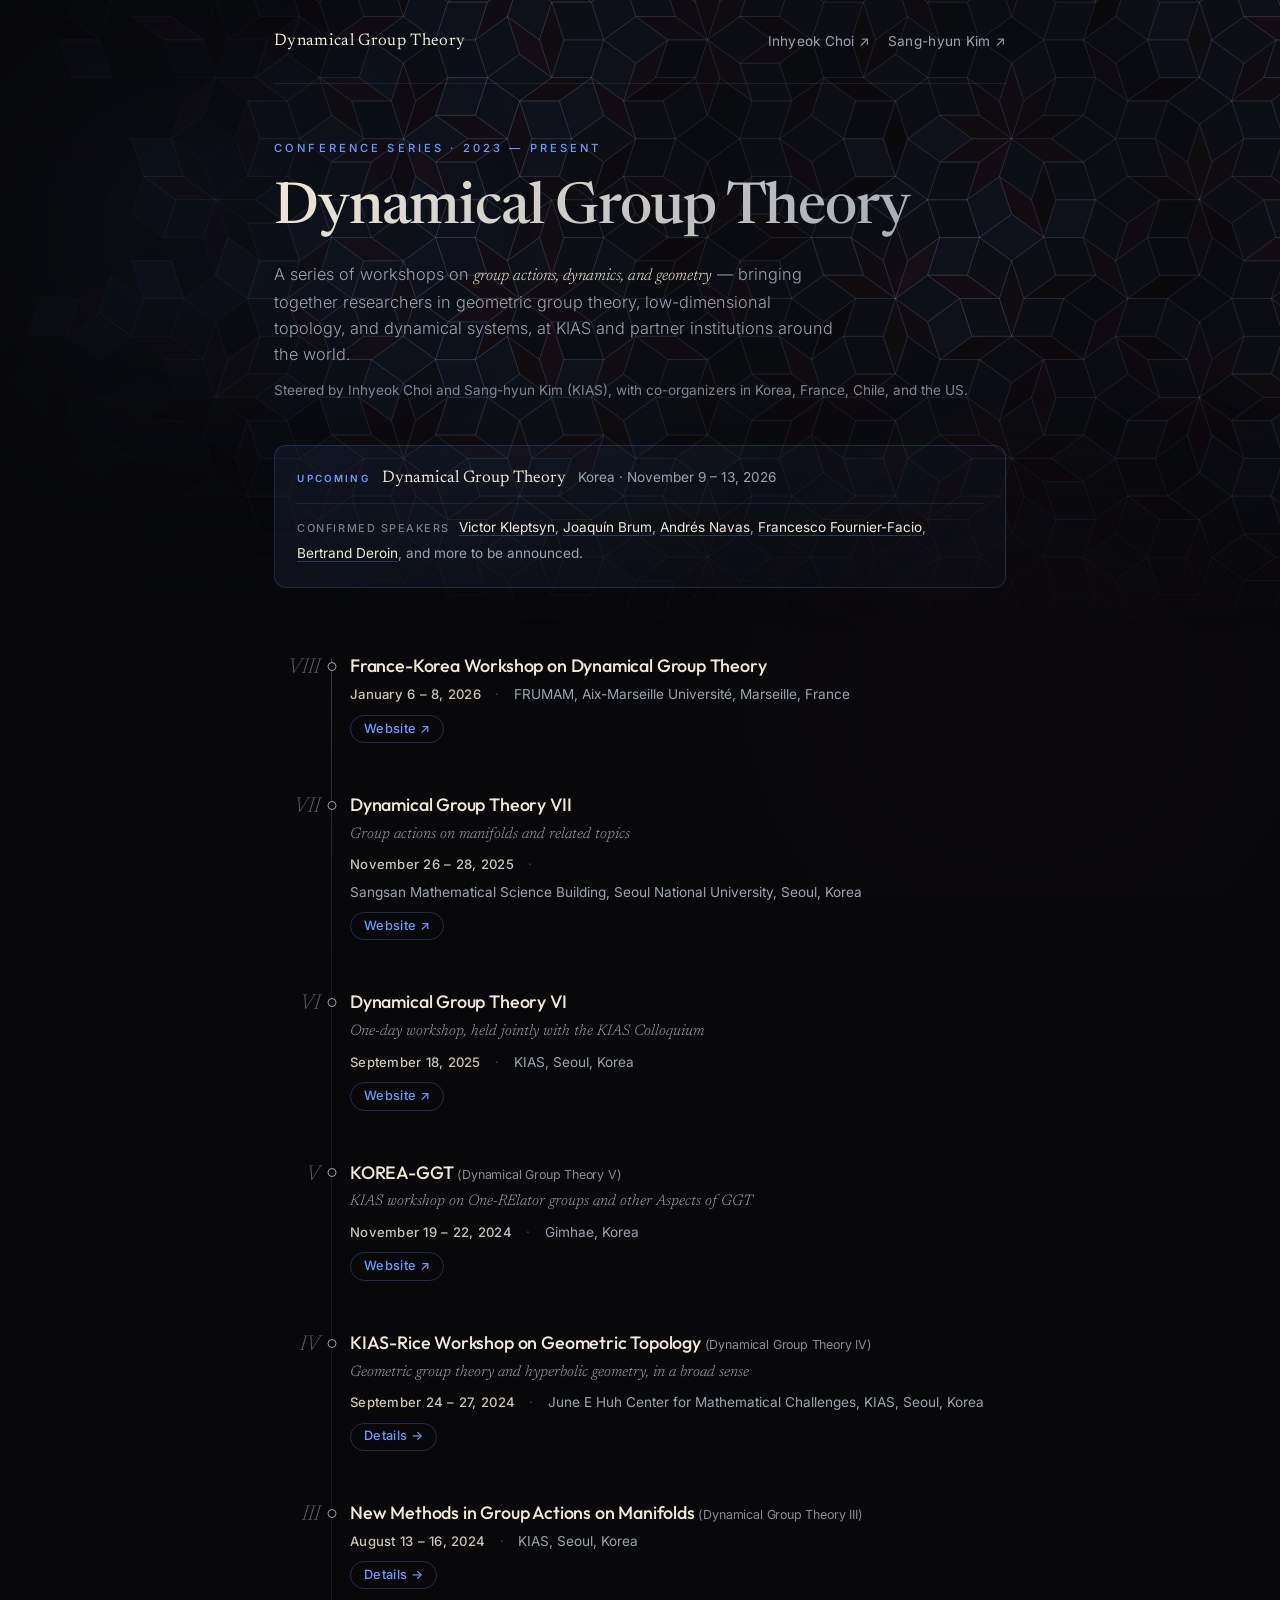
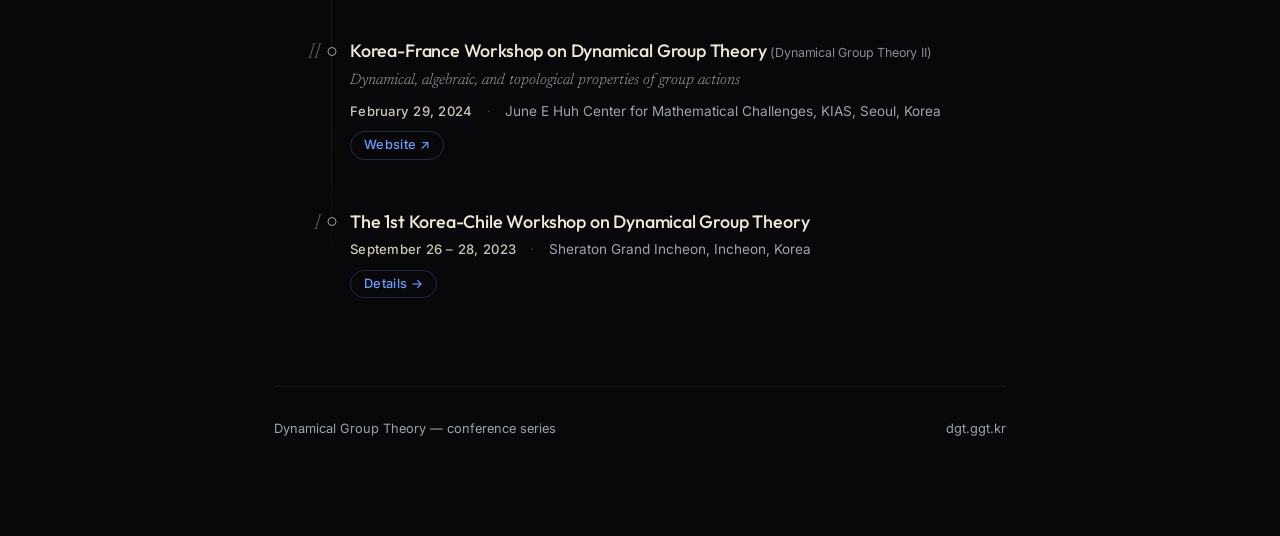
==== commit 6637c6bb: "docs: drop Seoul from the 2026 edition location Co-Authored-By: Claude Fable 5 <noreply@anthropic.co" ====
--- a/index.html
+++ b/index.html
@@ -480,7 +480,7 @@
                 <p class="headline">
                     <span class="badge">Upcoming</span>
                     <span class="what">Dynamical Group Theory</span>
-                    <span class="when">Seoul, Korea · November 9 – 13, 2026</span>
+                    <span class="when">Korea · November 9 – 13, 2026</span>
                 </p>
                 <p class="speakers-line">
                     <span class="label">Confirmed speakers</span>
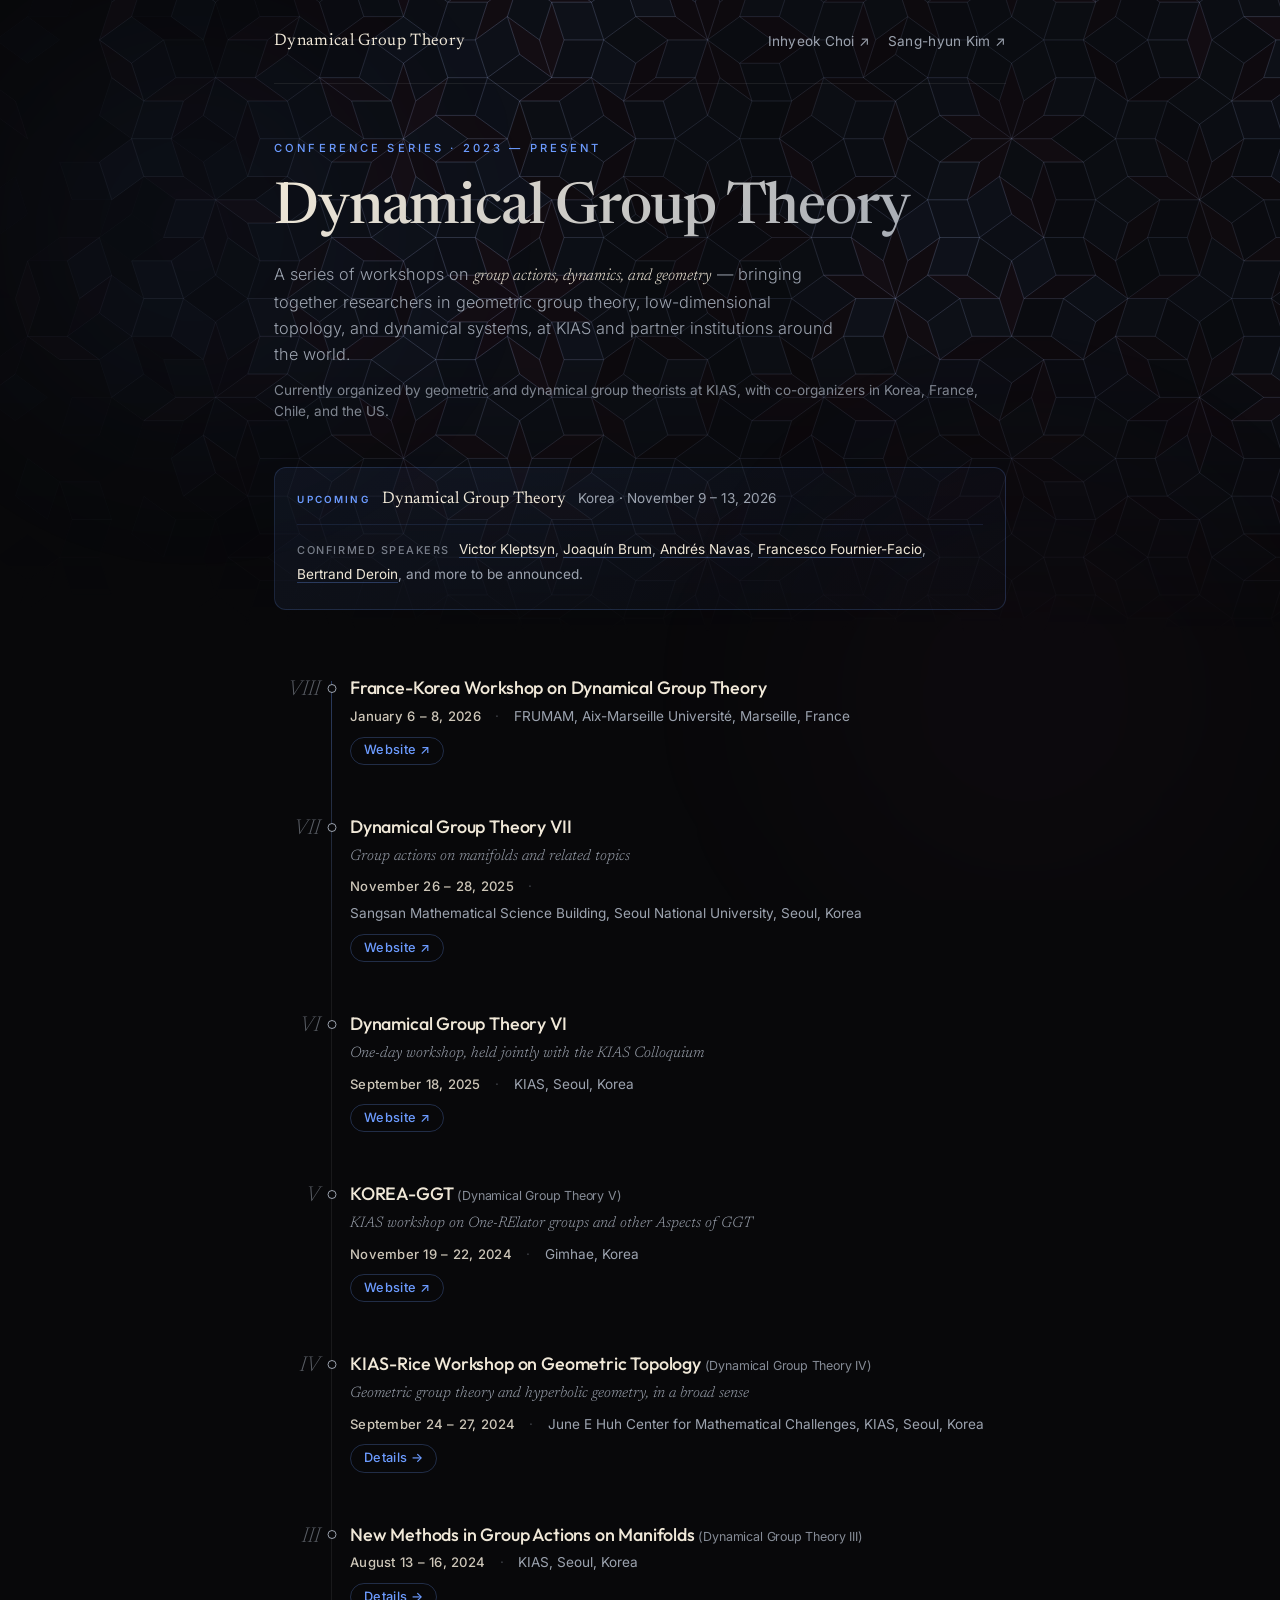
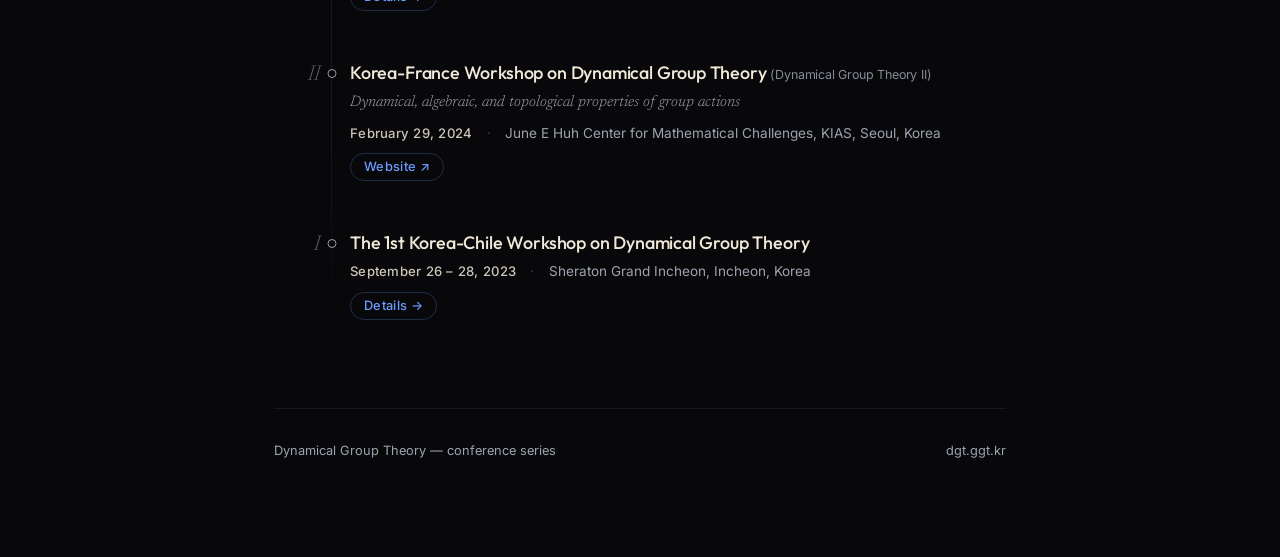
==== commit c5d537dc: "docs: update organizer description in index.html" ====
--- a/index.html
+++ b/index.html
@@ -474,7 +474,7 @@
             <p class="lede">A series of workshops on <em>group actions, dynamics, and geometry</em> —
                 bringing together researchers in geometric group theory, low-dimensional topology, and
                 dynamical systems, at KIAS and partner institutions around the world.</p>
-            <p class="organizer">Steered by Inhyeok Choi and Sang-hyun Kim (KIAS), with co-organizers in Korea, France, Chile, and the US.</p>
+            <p class="organizer">Currently organized by geometric and dynamical group theorists at KIAS, with co-organizers in Korea, France, Chile, and the US.</p>
 
             <div class="upcoming">
                 <p class="headline">
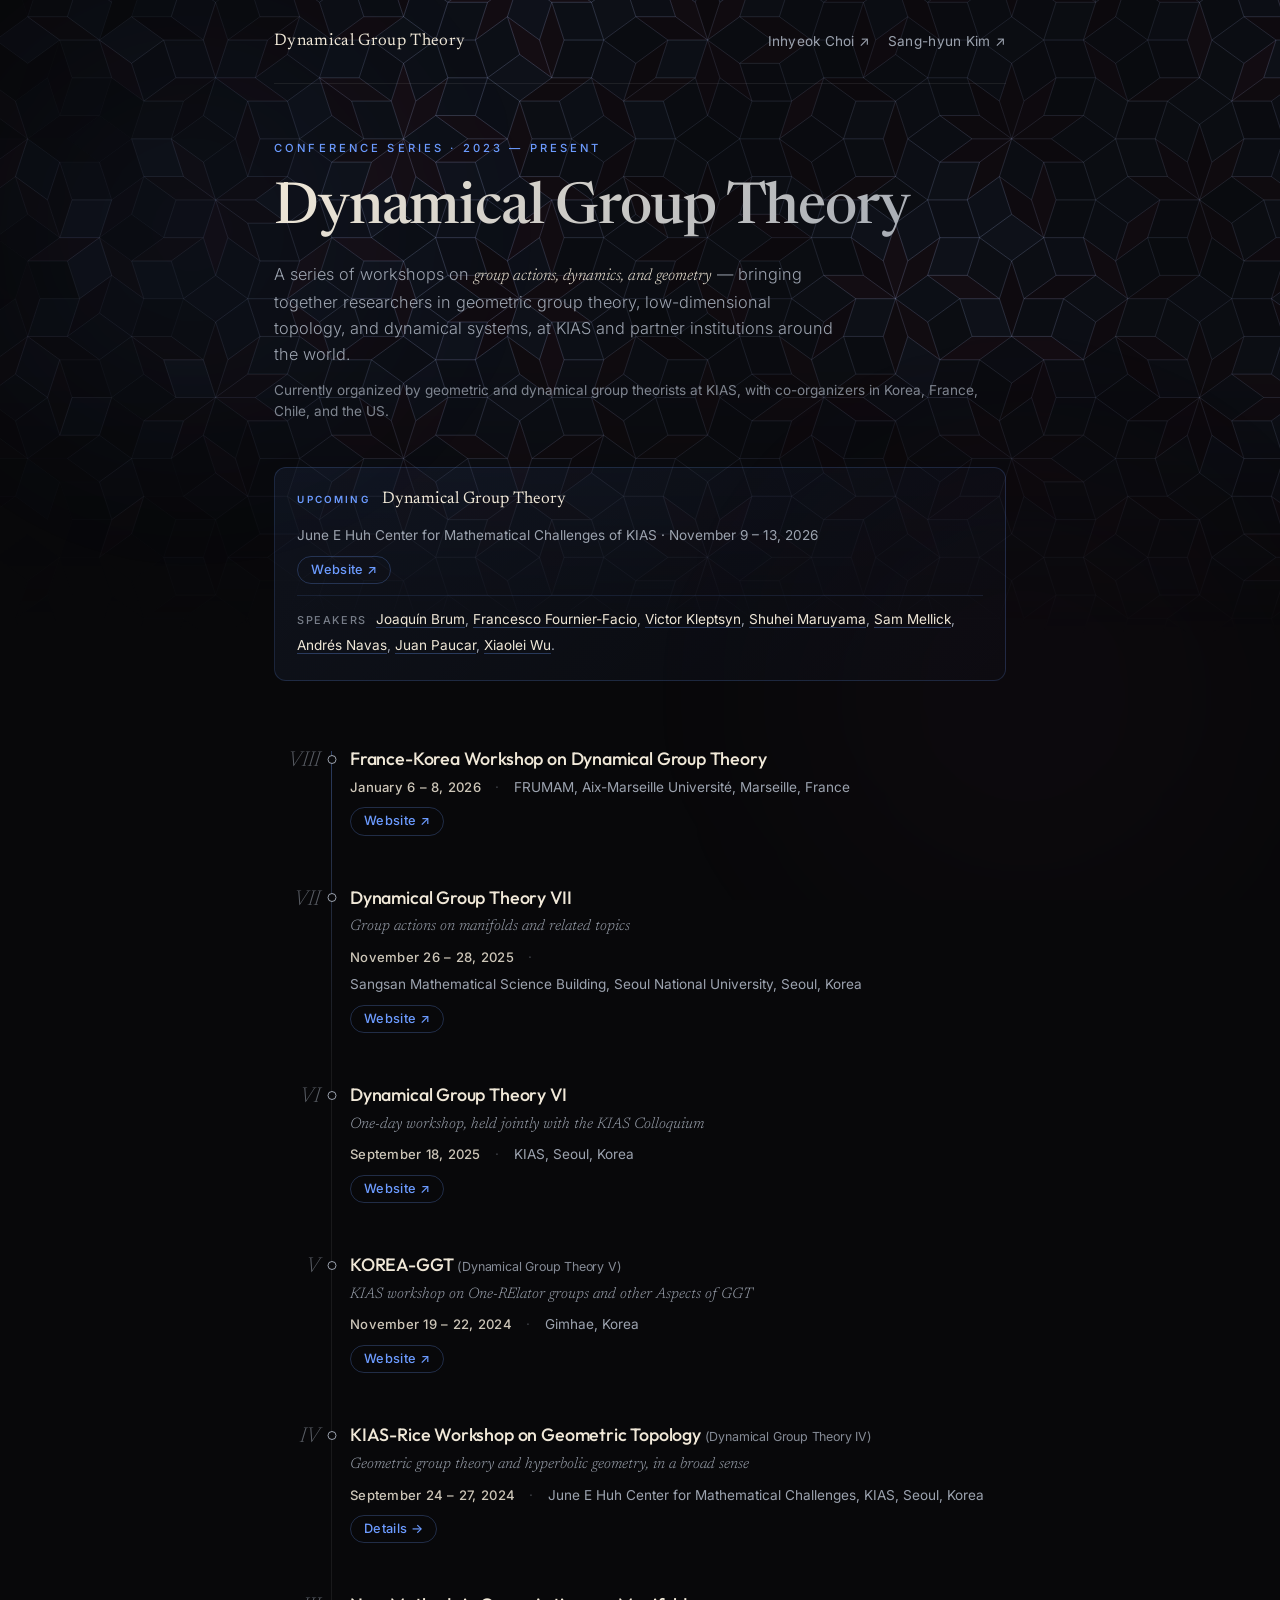
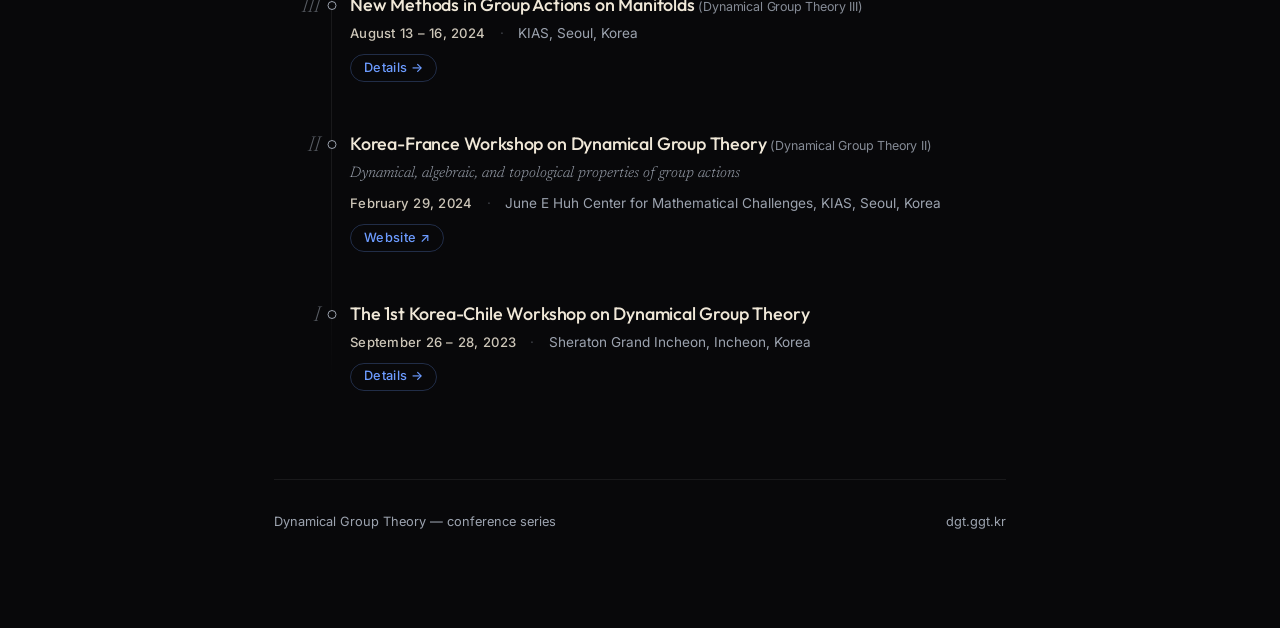
==== commit ec226899: "Update index.html Updated the speaker list and the website link for dgt9" ====
--- a/index.html
+++ b/index.html
@@ -480,19 +480,24 @@
                 <p class="headline">
                     <span class="badge">Upcoming</span>
                     <span class="what">Dynamical Group Theory</span>
-                    <span class="when">Korea · November 9 – 13, 2026</span>
-                </p>
+                    <span class="when">June E Huh Center for Mathematical Challenges of KIAS · November 9 – 13, 2026</span>
+                </p>
+                <a class="event-link" href="https://sites.google.com/view/dgt9" target="_blank"
+                    rel="noopener">Website ↗</a>
                 <p class="speakers-line">
-                    <span class="label">Confirmed speakers</span>
+                    <span class="label">Speakers</span>
+                    <a href="https://www.fing.edu.uy/es/node/41160" target="_blank" rel="noopener">Joaquín Brum</a>,
+                    <a href="https://www.fffmaths.com/" target="_blank" rel="noopener">Francesco
+                        Fournier-Facio</a>,
                     <a href="https://perso.univ-rennes1.fr/victor.kleptsyn/" target="_blank" rel="noopener">Victor
                         Kleptsyn</a>,
-                    <a href="https://www.fing.edu.uy/es/node/41160" target="_blank" rel="noopener">Joaquín Brum</a>,
+                    <a href="https://https://shumaruyama.github.io/homepage/" target="_blank" rel="noopener">Shuhei Maruyama</a>,
+                    <a href="https://https://sammellick.github.io" target="_blank" rel="noopener">Sam Mellick</a>,
                     <a href="https://www.dmcc.usach.cl/personas/andres-navas-flores/" target="_blank"
                         rel="noopener">Andrés Navas</a>,
-                    <a href="https://www.fffmaths.com/" target="_blank" rel="noopener">Francesco
-                        Fournier-Facio</a>,
-                    <a href="https://cyagm.cnrs.fr/membres/bertrand-deroin/" target="_blank" rel="noopener">Bertrand
-                        Deroin</a>, and more to be announced.
+                    <a href="https://https://jpaucar.pages.math.cnrs.fr/" target="_blank"
+                        rel="noopener">Juan Paucar</a>,
+                    <a href="https://wuxiaolei.org/" target="_blank" rel="noopener">Xiaolei Wu</a>.
                 </p>
             </div>
         </header>
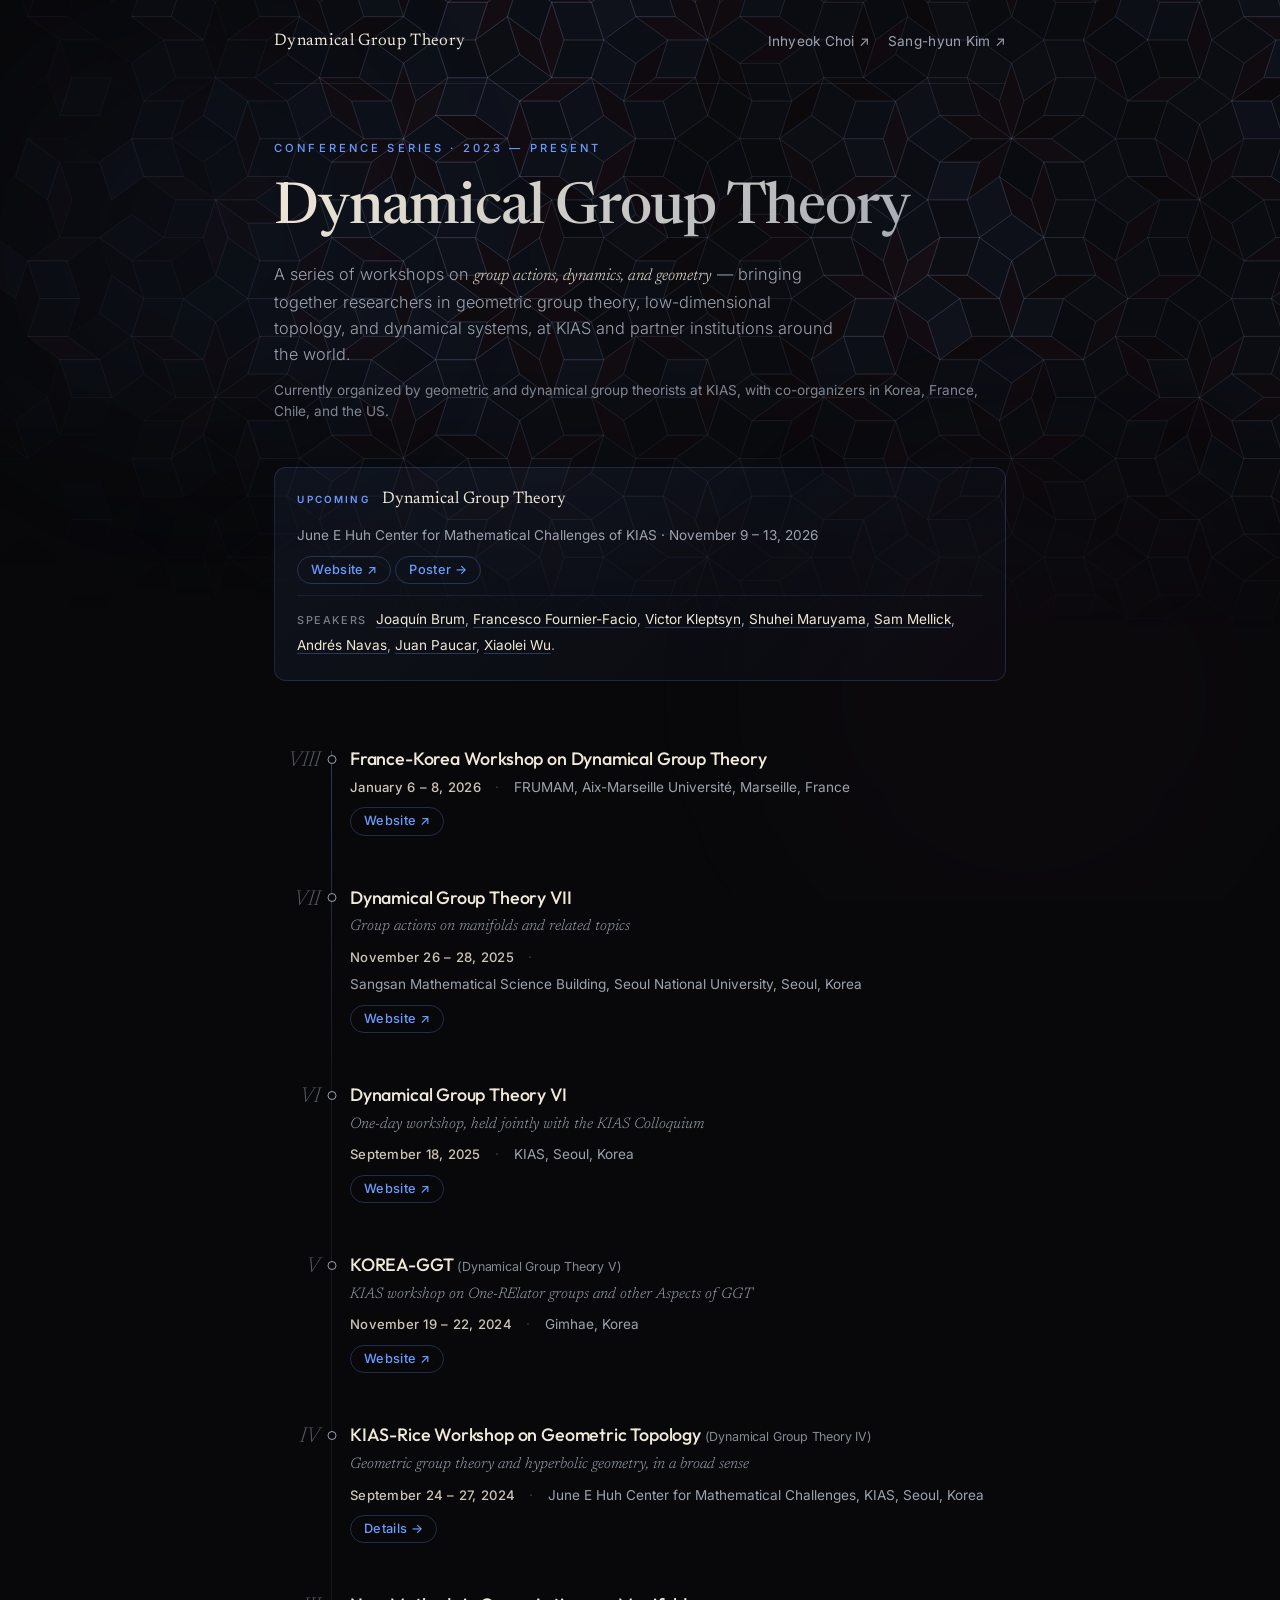
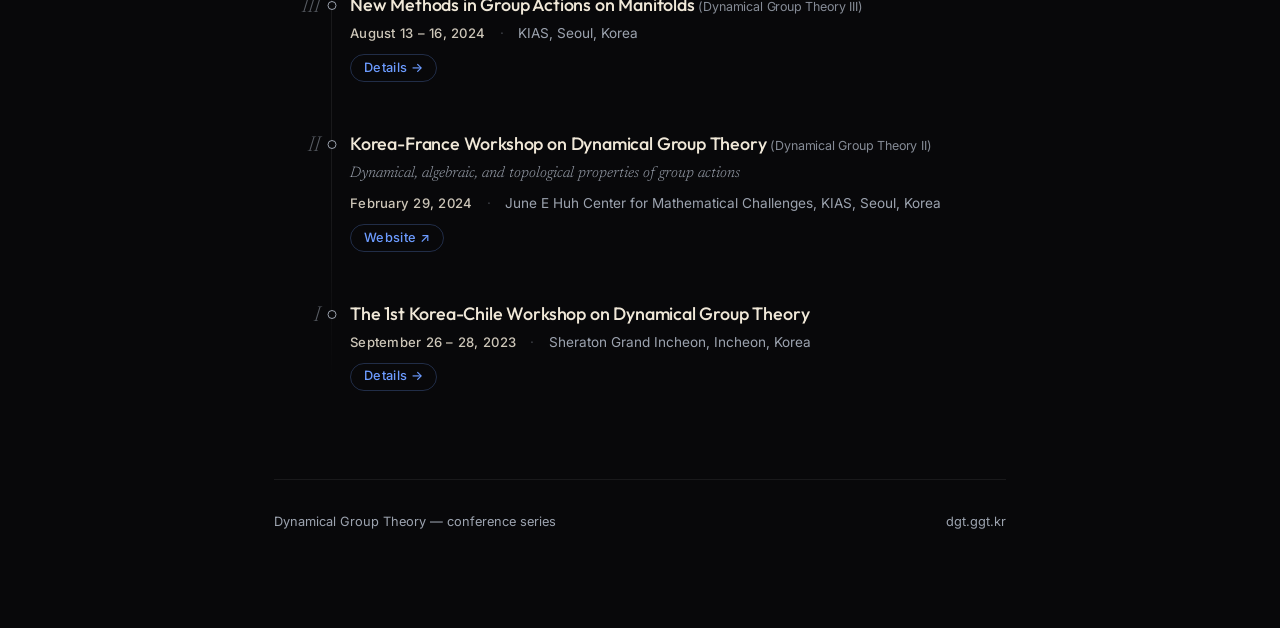
==== commit d9b6caac: "feat(dgt9): add the DGT IX poster page at /dgt9 and link it from the upcoming block; fix doubled htt" ====
--- a/index.html
+++ b/index.html
@@ -484,6 +484,7 @@
                 </p>
                 <a class="event-link" href="https://sites.google.com/view/dgt9" target="_blank"
                     rel="noopener">Website ↗</a>
+                <a class="event-link" href="dgt9/">Poster →</a>
                 <p class="speakers-line">
                     <span class="label">Speakers</span>
                     <a href="https://www.fing.edu.uy/es/node/41160" target="_blank" rel="noopener">Joaquín Brum</a>,
@@ -491,11 +492,11 @@
                         Fournier-Facio</a>,
                     <a href="https://perso.univ-rennes1.fr/victor.kleptsyn/" target="_blank" rel="noopener">Victor
                         Kleptsyn</a>,
-                    <a href="https://https://shumaruyama.github.io/homepage/" target="_blank" rel="noopener">Shuhei Maruyama</a>,
-                    <a href="https://https://sammellick.github.io" target="_blank" rel="noopener">Sam Mellick</a>,
+                    <a href="https://shumaruyama.github.io/homepage/" target="_blank" rel="noopener">Shuhei Maruyama</a>,
+                    <a href="https://sammellick.github.io" target="_blank" rel="noopener">Sam Mellick</a>,
                     <a href="https://www.dmcc.usach.cl/personas/andres-navas-flores/" target="_blank"
                         rel="noopener">Andrés Navas</a>,
-                    <a href="https://https://jpaucar.pages.math.cnrs.fr/" target="_blank"
+                    <a href="https://jpaucar.pages.math.cnrs.fr/" target="_blank"
                         rel="noopener">Juan Paucar</a>,
                     <a href="https://wuxiaolei.org/" target="_blank" rel="noopener">Xiaolei Wu</a>.
                 </p>
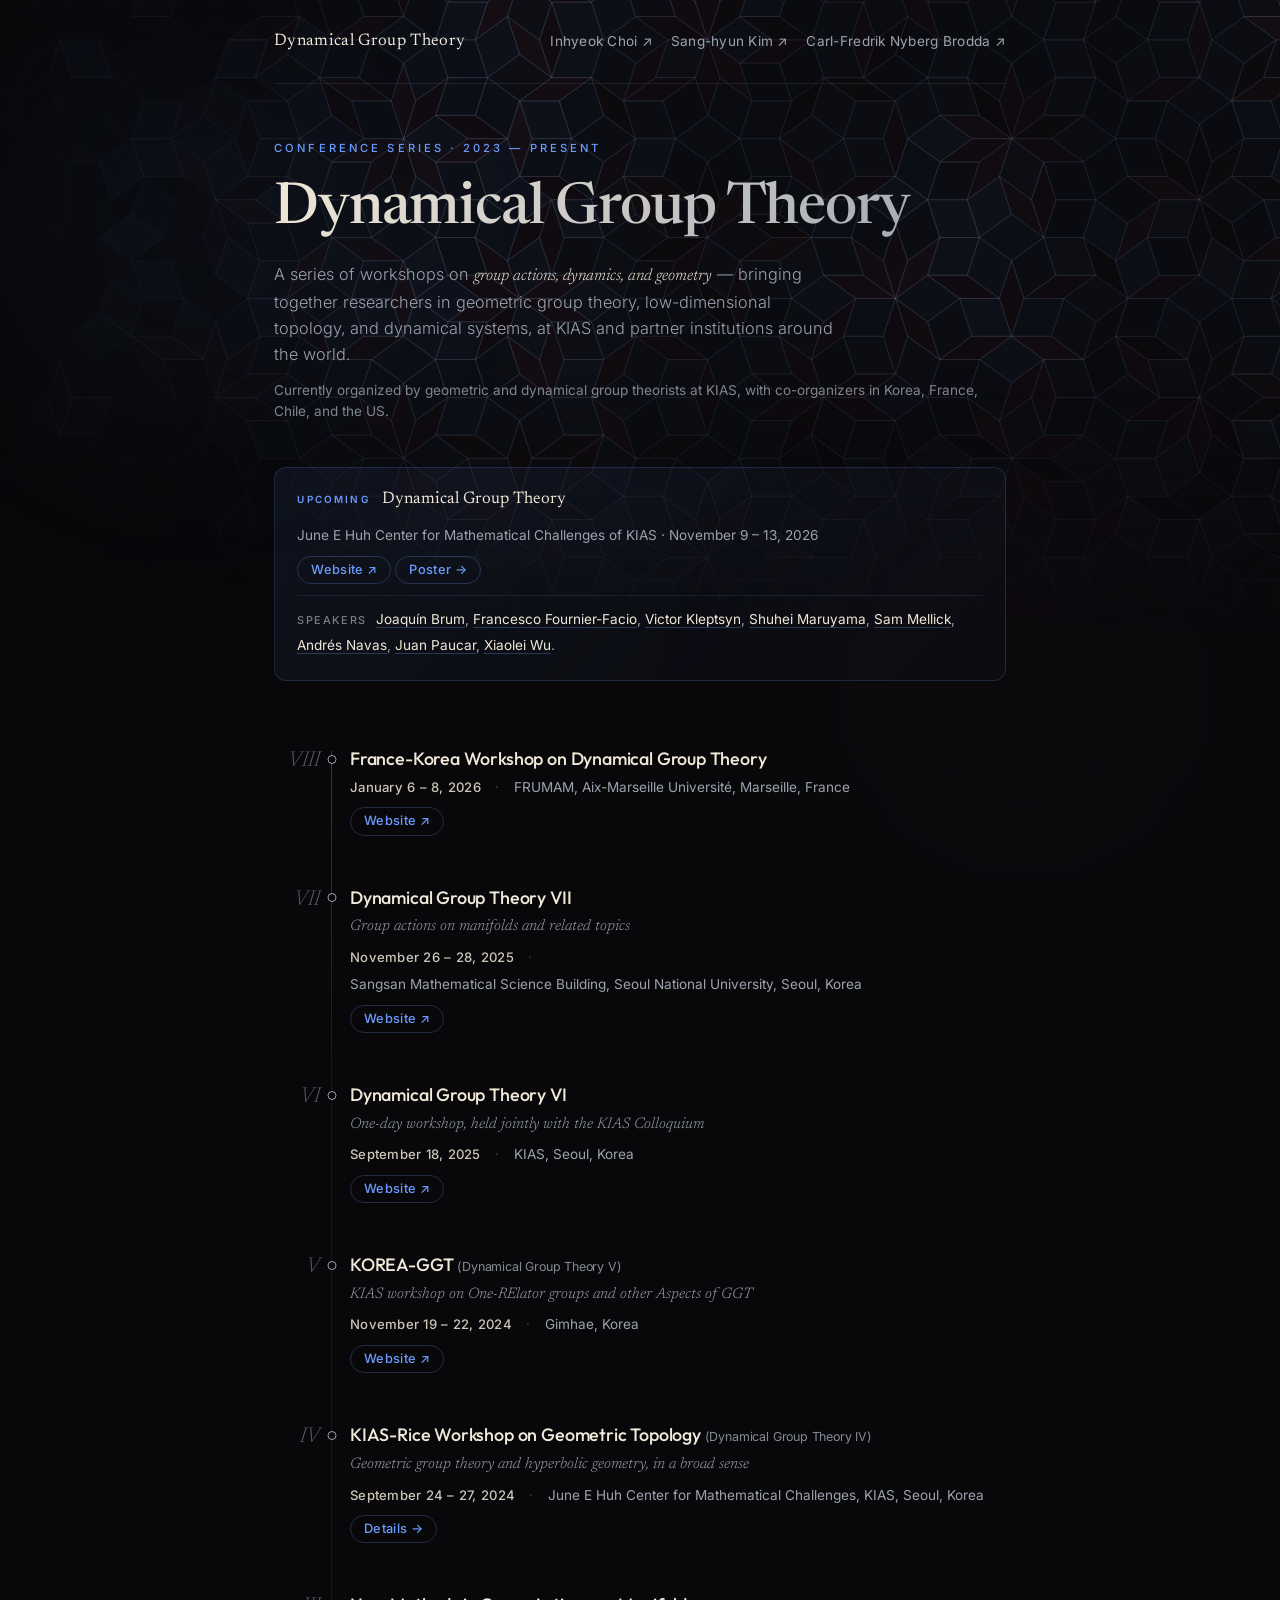
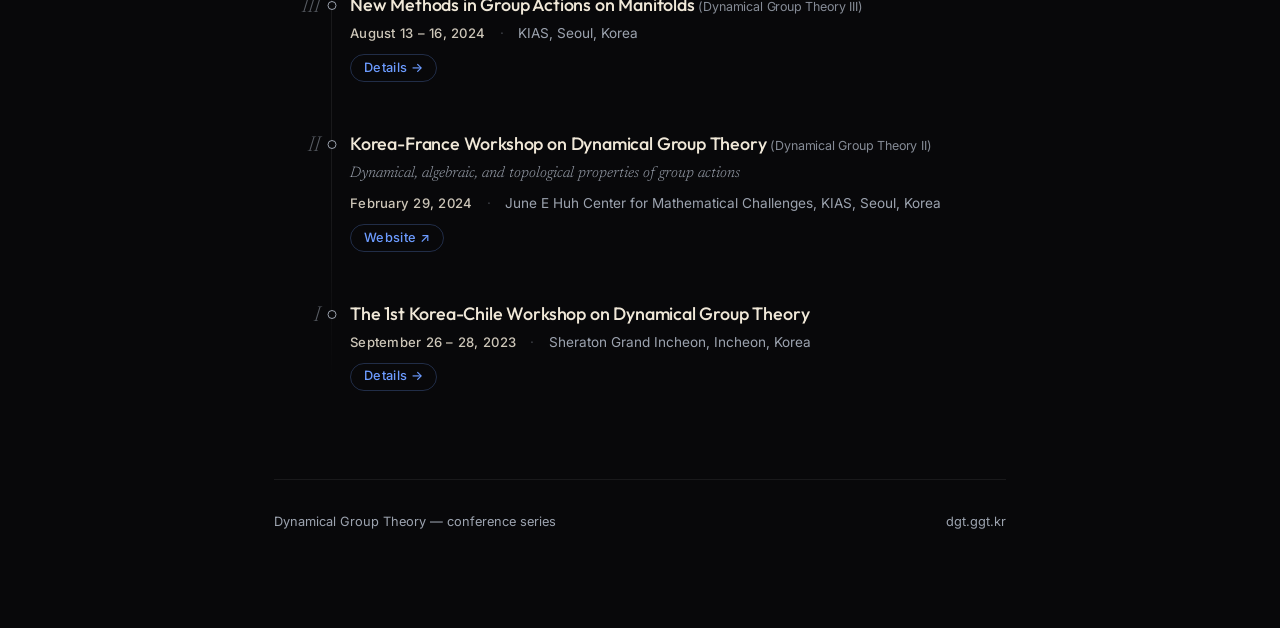
==== commit 504ac0a0: "Add Carl-Fredrik Nyberg Brodda to organizer links in header Co-Authored-By: Claude Opus 5.5 <noreply" ====
--- a/index.html
+++ b/index.html
@@ -465,6 +465,7 @@
             <span class="organizers-links">
                 <a href="https://inhyeokchoi48.github.io/" target="_blank" rel="noopener">Inhyeok Choi ↗</a>
                 <a href="https://me.kimsh.kr/" target="_blank" rel="noopener">Sang-hyun Kim ↗</a>
+                <a href="https://sites.google.com/view/cf-nb/" target="_blank" rel="noopener">Carl-Fredrik Nyberg Brodda ↗</a>
             </span>
         </nav>
 
